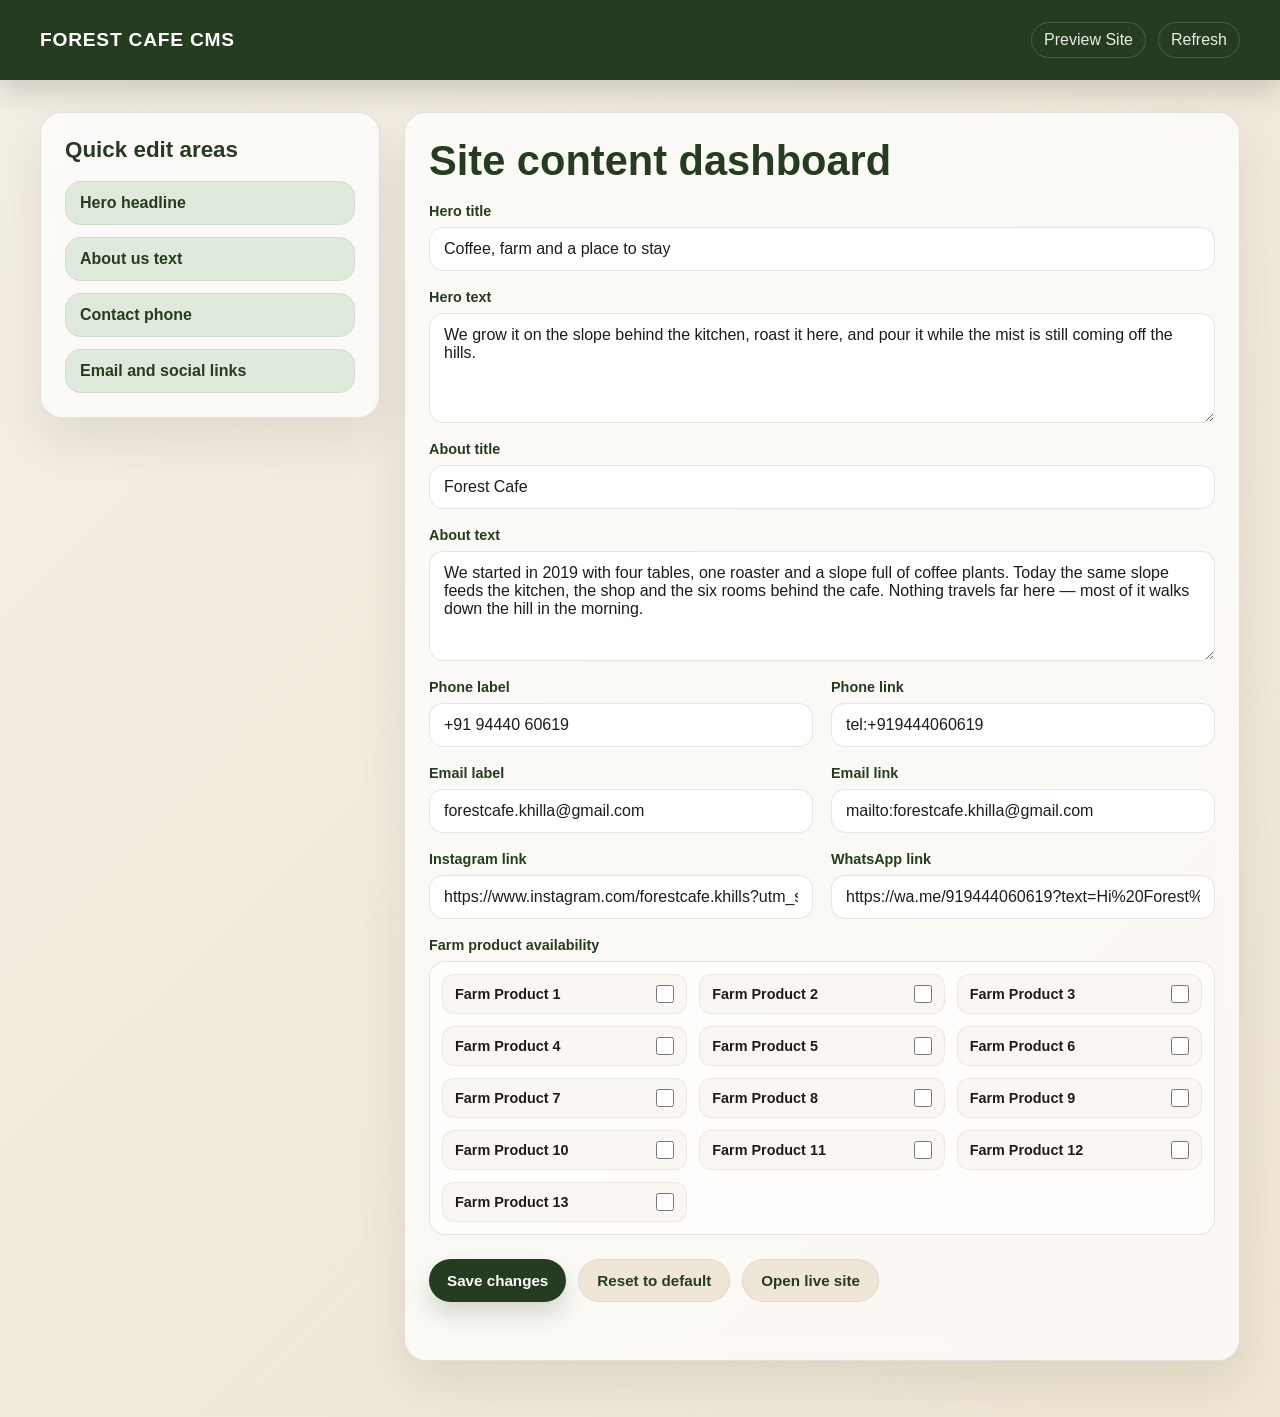
==== dashboard.html @ c64c89e6 "Update ForestCafe website" ====
<!DOCTYPE html>
<html lang="en">
<head>
  <meta charset="UTF-8" />
  <meta name="viewport" content="width=device-width, initial-scale=1.0" />
  <title>Forest Cafe CMS Dashboard</title>
  <style>
    :root {
      --bg: #f5f1e9;
      --panel: #fffdf9;
      --panel-strong: #f0e6d7;
      --green: #253c20;
      --green-soft: #e0eadc;
      --honey: #d8a85c;
      --ink: #1c1c1c;
      --muted: #5d584d;
      --border: rgba(37, 60, 32, 0.12);
      --shadow: 0 22px 50px rgba(33, 25, 15, 0.09);
    }

    * { box-sizing: border-box; }

    body {
      margin: 0;
      font-family: "Segoe UI", Tahoma, Geneva, Verdana, sans-serif;
      background: linear-gradient(135deg, #f4efe6 0%, #eee5d2 100%);
      color: var(--ink);
    }

    .shell {
      width: min(1200px, calc(100% - 32px));
      margin: 0 auto;
    }

    .topbar {
      background: var(--green);
      color: white;
      padding: 22px 0;
      box-shadow: 0 12px 28px rgba(25, 39, 29, 0.18);
    }

    .topbar-inner {
      display: flex;
      justify-content: space-between;
      align-items: center;
      gap: 16px;
      flex-wrap: wrap;
    }

    .brand {
      font-size: 1.2rem;
      font-weight: 700;
      letter-spacing: 0.04em;
      text-transform: uppercase;
    }

    .nav-links {
      display: flex;
      gap: 12px;
      flex-wrap: wrap;
    }

    .nav-links a {
      color: white;
      text-decoration: none;
      border: 1px solid rgba(255,255,255,0.2);
      border-radius: 999px;
      padding: 8px 12px;
      opacity: 0.9;
    }

    .layout {
      display: grid;
      grid-template-columns: 340px 1fr;
      gap: 24px;
      padding: 32px 0 56px;
    }

    .panel {
      background: rgba(255,255,255,0.72);
      border: 1px solid var(--border);
      border-radius: 22px;
      box-shadow: var(--shadow);
      backdrop-filter: blur(10px);
    }

    .sidebar {
      padding: 24px;
      height: fit-content;
      position: sticky;
      top: 20px;
    }

    .sidebar h2 {
      margin-top: 0;
      margin-bottom: 18px;
      font-size: 1.4rem;
      color: var(--green);
    }

    .sidebar ul {
      list-style: none;
      padding: 0;
      margin: 0;
      display: grid;
      gap: 12px;
    }

    .sidebar li {
      background: var(--green-soft);
      border: 1px solid rgba(37,60,32,0.08);
      border-radius: 16px;
      padding: 12px 14px;
      color: var(--green);
      font-weight: 600;
    }

    .content {
      padding: 24px;
    }

    .content h1 {
      margin: 0 0 18px;
      color: var(--green);
      font-size: clamp(2rem, 2vw + 1rem, 2.8rem);
    }

    .form-grid {
      display: grid;
      grid-template-columns: repeat(2, minmax(220px, 1fr));
      gap: 18px;
    }

    .field {
      display: flex;
      flex-direction: column;
      gap: 8px;
      grid-column: span 2;
    }

    .field.half {
      grid-column: span 1;
    }

    .product-toggle-list {
      display: grid;
      grid-template-columns: repeat(auto-fit, minmax(210px, 1fr));
      gap: 12px;
      border: 1px solid var(--border);
      background: rgba(255,255,255,0.7);
      border-radius: 16px;
      padding: 12px;
    }

    .product-toggle-row {
      display: flex;
      align-items: center;
      justify-content: space-between;
      gap: 10px;
      padding: 10px 12px;
      border: 1px solid rgba(37,60,32,0.08);
      border-radius: 12px;
      background: #faf7f2;
    }

    .product-toggle-row label {
      font-weight: 600;
      color: var(--ink);
      cursor: pointer;
      flex: 1;
    }

    .product-toggle-row input[type="checkbox"] {
      width: 18px;
      height: 18px;
      accent-color: var(--green);
      cursor: pointer;
      margin: 0;
    }

    label {
      font-weight: 700;
      color: var(--green);
      font-size: 0.9rem;
    }

    input, textarea {
      width: 100%;
      border-radius: 14px;
      border: 1px solid var(--border);
      background: white;
      color: var(--ink);
      padding: 12px 14px;
      font: inherit;
      transition: border-color 0.2s ease, box-shadow 0.2s ease;
    }

    textarea {
      min-height: 110px;
      resize: vertical;
    }

    input:focus, textarea:focus {
      outline: none;
      border-color: rgba(37,60,32,0.4);
      box-shadow: 0 0 0 3px rgba(37,60,32,0.08);
    }

    .actions {
      display: flex;
      gap: 12px;
      margin-top: 24px;
      flex-wrap: wrap;
    }

    button, .secondary-link {
      border: none;
      border-radius: 999px;
      padding: 12px 18px;
      font-weight: 700;
      font-size: 0.95rem;
      cursor: pointer;
      text-decoration: none;
      display: inline-flex;
      align-items: center;
      justify-content: center;
    }

    .primary {
      background: var(--green);
      color: white;
      box-shadow: 0 12px 22px rgba(37, 60, 32, 0.18);
    }

    .secondary {
      background: var(--panel-strong);
      color: var(--green);
      border: 1px solid rgba(37,60,32,0.08);
    }

    .status {
      margin-top: 12px;
      color: var(--green);
      font-weight: 600;
      min-height: 22px;
    }

    @media (max-width: 840px) {
      .layout {
        grid-template-columns: 1fr;
      }

      .form-grid {
        grid-template-columns: 1fr;
      }

      .field, .field.half {
        grid-column: span 1;
      }
    }
  </style>
</head>
<body data-page="cms">
  <header class="topbar">
    <div class="shell topbar-inner">
      <div class="brand">Forest Cafe CMS</div>
      <nav class="nav-links" aria-label="Dashboard navigation">
        <a href="index.html">Preview Site</a>
        <a href="dashboard.html">Refresh</a>
      </nav>
    </div>
  </header>

  <main class="shell layout">
    <aside class="panel sidebar">
      <h2>Quick edit areas</h2>
      <ul>
        <li>Hero headline</li>
        <li>About us text</li>
        <li>Contact phone</li>
        <li>Email and social links</li>
      </ul>
    </aside>

    <section class="panel content">
      <h1>Site content dashboard</h1>

      <form id="cmsForm">
        <div class="form-grid">
          <div class="field">
            <label for="heroTitle">Hero title</label>
            <input id="heroTitle" name="heroTitle" type="text" />
          </div>

          <div class="field">
            <label for="heroText">Hero text</label>
            <textarea id="heroText" name="heroText"></textarea>
          </div>

          <div class="field">
            <label for="aboutTitle">About title</label>
            <input id="aboutTitle" name="aboutTitle" type="text" />
          </div>

          <div class="field">
            <label for="aboutText">About text</label>
            <textarea id="aboutText" name="aboutText"></textarea>
          </div>

          <div class="field half">
            <label for="phoneText">Phone label</label>
            <input id="phoneText" name="phoneText" type="text" />
          </div>

          <div class="field half">
            <label for="phoneLink">Phone link</label>
            <input id="phoneLink" name="phoneLink" type="text" />
          </div>

          <div class="field half">
            <label for="emailText">Email label</label>
            <input id="emailText" name="emailText" type="text" />
          </div>

          <div class="field half">
            <label for="emailLink">Email link</label>
            <input id="emailLink" name="emailLink" type="text" />
          </div>

          <div class="field half">
            <label for="instaLink">Instagram link</label>
            <input id="instaLink" name="instaLink" type="text" />
          </div>

          <div class="field half">
            <label for="waLink">WhatsApp link</label>
            <input id="waLink" name="waLink" type="text" />
          </div>

          <div class="field">
            <label>Farm product availability</label>
            <div class="product-toggle-list" id="productAvailabilityList"></div>
          </div>
        </div>

        <div class="actions">
          <button class="primary" type="submit">Save changes</button>
          <button class="secondary" id="resetBtn" type="button">Reset to default</button>
          <a class="secondary-link secondary" href="index.html">Open live site</a>
        </div>

        <div class="status" id="formStatus" aria-live="polite"></div>
      </form>
    </section>
  </main>

  <script src="js/cms.js"></script>
</body>
</html>
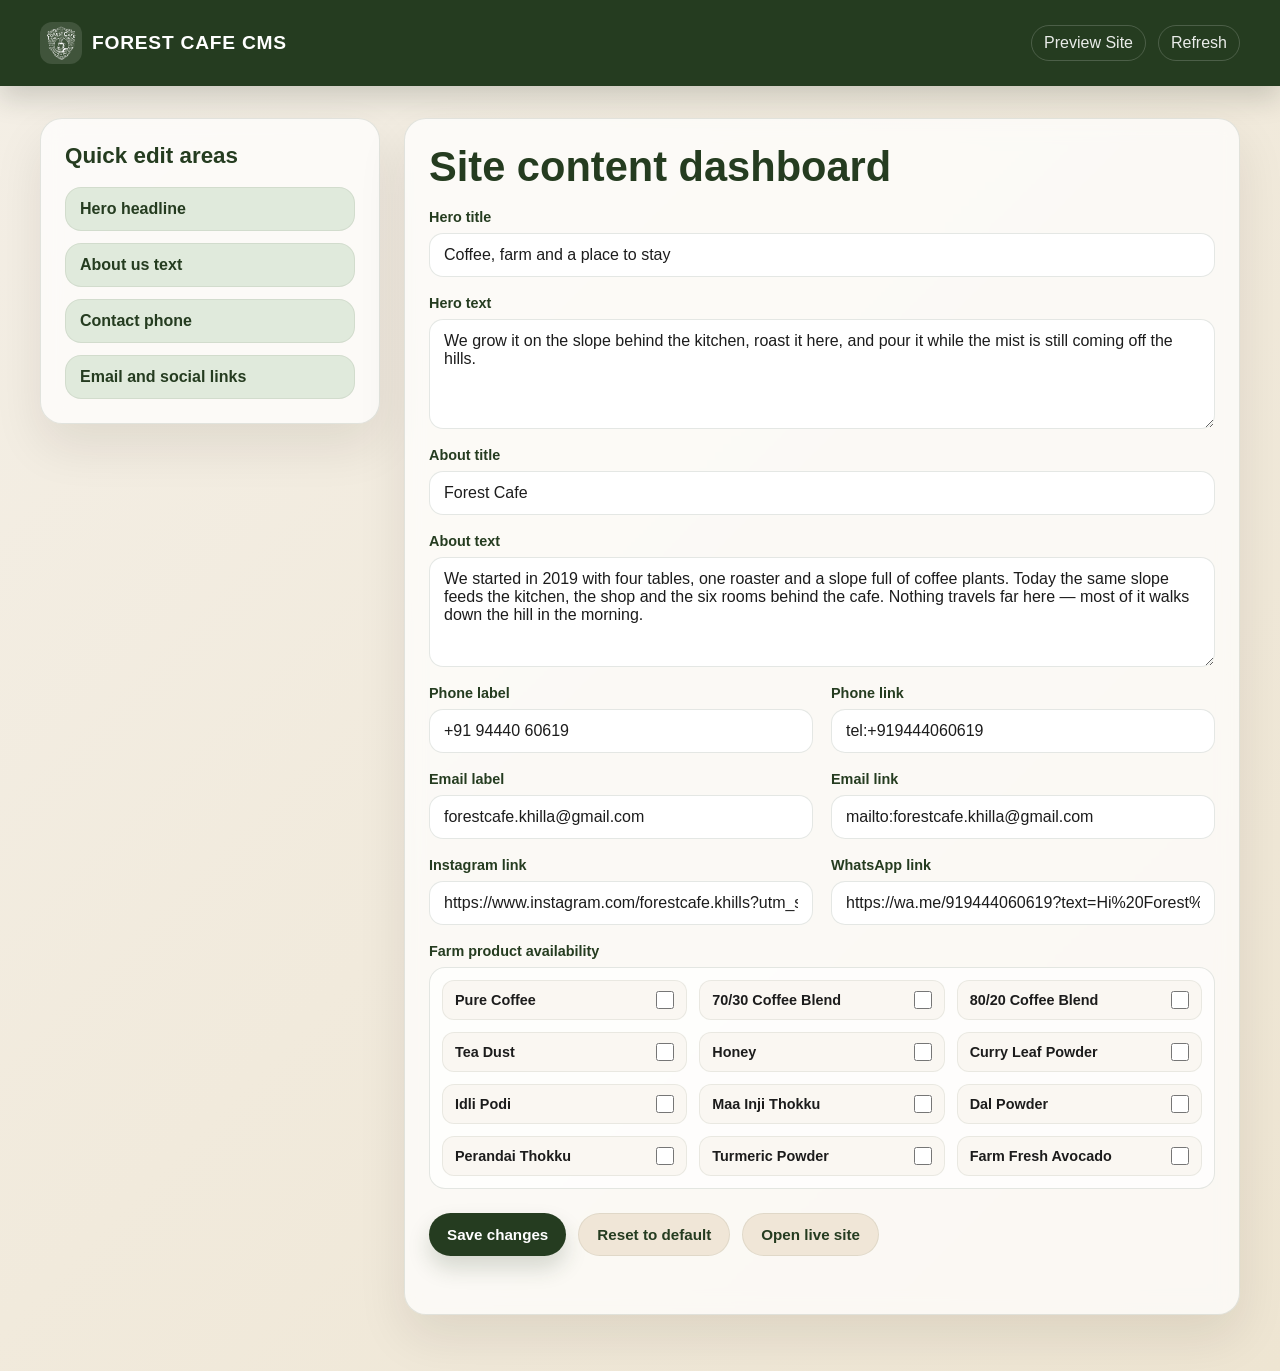
==== commit 8f084f4b: "feat: Forest Cafe homepage redesign and CMS updates" ====
--- a/dashboard.html
+++ b/dashboard.html
@@ -4,6 +4,7 @@
   <meta charset="UTF-8" />
   <meta name="viewport" content="width=device-width, initial-scale=1.0" />
   <title>Forest Cafe CMS Dashboard</title>
+  <link href="logo.png" rel="icon" type="image/png" />
   <style>
     :root {
       --bg: #f5f1e9;
@@ -48,10 +49,22 @@
     }
 
     .brand {
+      display: inline-flex;
+      align-items: center;
+      gap: 10px;
       font-size: 1.2rem;
       font-weight: 700;
       letter-spacing: 0.04em;
       text-transform: uppercase;
+    }
+
+    .brand-logo {
+      width: 42px;
+      height: 42px;
+      object-fit: contain;
+      border-radius: 12px;
+      background: rgba(255,255,255,0.12);
+      padding: 4px;
     }
 
     .nav-links {
@@ -263,7 +276,10 @@
 <body data-page="cms">
   <header class="topbar">
     <div class="shell topbar-inner">
-      <div class="brand">Forest Cafe CMS</div>
+      <div class="brand">
+        <img class="brand-logo" src="logo.png" alt="Forest Cafe logo" />
+        <span>Forest Cafe CMS</span>
+      </div>
       <nav class="nav-links" aria-label="Dashboard navigation">
         <a href="index.html">Preview Site</a>
         <a href="dashboard.html">Refresh</a>
